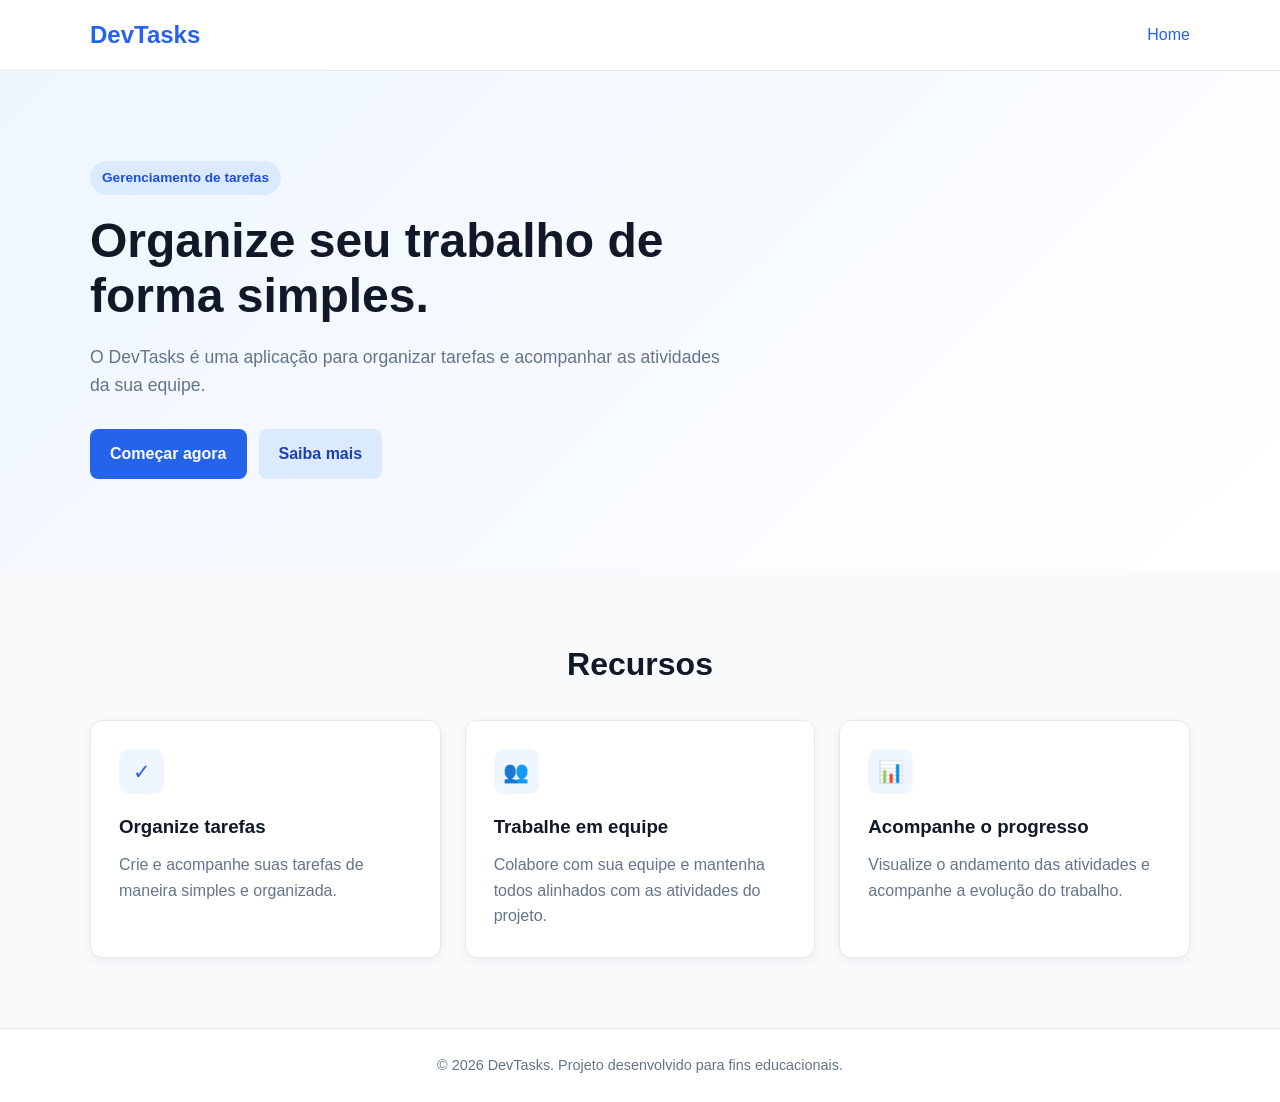
==== Home/index.html @ eb7f9387 "Arquivos movidos para pasta Home" ====
<!DOCTYPE html>
<html lang="pt-BR">
<head>
    <meta charset="UTF-8">
    <meta name="viewport" content="width=device-width, initial-scale=1.0">
    <title>DevTasks - Home</title>

    <link rel="stylesheet" href="style.css">
</head>
<body>

    <header class="header">
        <div class="container header-content">
            <h1 class="logo">DevTasks</h1>

            <nav class="nav">
                <a href="index.html" class="active">Home</a>
            </nav>
        </div>
    </header>

    <main>
        <section class="hero">
            <div class="container">
                <span class="badge">Gerenciamento de tarefas</span>

                <h2>Organize seu trabalho de forma simples.</h2>

                <p>
                    O DevTasks é uma aplicação para organizar tarefas
                    e acompanhar as atividades da sua equipe.
                </p>

                <div class="hero-actions">
                    <a href="#" class="button primary">Começar agora</a>
                    <a href="#" class="button secondary">Saiba mais</a>
                </div>
            </div>
        </section>

        <section class="features">
            <div class="container">
                <h2>Recursos</h2>

                <div class="cards">

                    <article class="card">
                        <div class="card-icon">✓</div>
                        <h3>Organize tarefas</h3>
                        <p>
                            Crie e acompanhe suas tarefas de maneira
                            simples e organizada.
                        </p>
                    </article>

                    <article class="card">
                        <div class="card-icon">👥</div>
                        <h3>Trabalhe em equipe</h3>
                        <p>
                            Colabore com sua equipe e mantenha todos
                            alinhados com as atividades do projeto.
                        </p>
                    </article>

                    <article class="card">
                        <div class="card-icon">📊</div>
                        <h3>Acompanhe o progresso</h3>
                        <p>
                            Visualize o andamento das atividades e
                            acompanhe a evolução do trabalho.
                        </p>
                    </article>

                </div>
            </div>
        </section>
    </main>

    <footer class="footer">
        <div class="container">
            <p>
                &copy; 2026 DevTasks. Projeto desenvolvido para fins educacionais.
            </p>
        </div>
    </footer>

</body>
</html>
---- Home/style.css ----
/* ========================================
   Reset
======================================== */

* {
    margin: 0;
    padding: 0;
    box-sizing: border-box;
}

body {
    font-family: Arial, Helvetica, sans-serif;
    color: #1f2937;
    background-color: #f8fafc;
    line-height: 1.6;
}

a {
    text-decoration: none;
    color: inherit;
}

.container {
    width: min(1100px, 90%);
    margin: 0 auto;
}


/* ========================================
   Header
======================================== */

.header {
    background-color: #ffffff;
    border-bottom: 1px solid #e5e7eb;
}

.header-content {
    min-height: 70px;

    display: flex;
    align-items: center;
    justify-content: space-between;
}

.logo {
    color: #2563eb;
    font-size: 1.5rem;
}

.nav {
    display: flex;
    gap: 24px;
}

.nav a {
    color: #64748b;
    font-weight: 500;
    transition: color 0.2s ease;
}

.nav a:hover,
.nav a.active {
    color: #2563eb;
}


/* ========================================
   Hero
======================================== */

.hero {
    padding: 90px 0;
    background: linear-gradient(
        135deg,
        #eff6ff 0%,
        #ffffff 100%
    );
}

.badge {
    display: inline-block;

    margin-bottom: 18px;
    padding: 6px 12px;

    color: #1d4ed8;
    background-color: #dbeafe;

    border-radius: 999px;

    font-size: 0.85rem;
    font-weight: 600;
}

.hero h2 {
    max-width: 700px;

    margin-bottom: 20px;

    color: #111827;

    font-size: 3rem;
    line-height: 1.15;
}

.hero p {
    max-width: 650px;

    margin-bottom: 30px;

    color: #64748b;
    font-size: 1.1rem;
}

.hero-actions {
    display: flex;
    gap: 12px;
}


/* ========================================
   Buttons
======================================== */

.button {
    display: inline-block;

    padding: 12px 20px;

    border-radius: 8px;

    font-weight: 600;

    transition: all 0.2s ease;
}

.button.primary {
    color: #ffffff;
    background-color: #2563eb;
}

.button.primary:hover {
    background-color: #1d4ed8;
}

.button.secondary {
    color: #1e40af;
    background-color: #dbeafe;
}

.button.secondary:hover {
    background-color: #bfdbfe;
}


/* ========================================
   Features
======================================== */

.features {
    padding: 70px 0;
}

.features > .container > h2 {
    margin-bottom: 30px;

    color: #111827;
    font-size: 2rem;
    text-align: center;
}

.cards {
    display: grid;
    grid-template-columns: repeat(3, 1fr);
    gap: 24px;
}

.card {
    padding: 28px;

    background-color: #ffffff;

    border: 1px solid #e5e7eb;
    border-radius: 12px;

    box-shadow: 0 4px 12px rgba(15, 23, 42, 0.05);
}

.card-icon {
    width: 45px;
    height: 45px;

    display: flex;
    align-items: center;
    justify-content: center;

    margin-bottom: 18px;

    color: #2563eb;
    background-color: #eff6ff;

    border-radius: 10px;

    font-size: 1.3rem;
}

.card h3 {
    margin-bottom: 10px;

    color: #111827;
}

.card p {
    color: #64748b;
}


/* ========================================
   Footer
======================================== */

.footer {
    padding: 25px 0;

    color: #64748b;
    background-color: #ffffff;

    border-top: 1px solid #e5e7eb;

    text-align: center;

    font-size: 0.9rem;
}
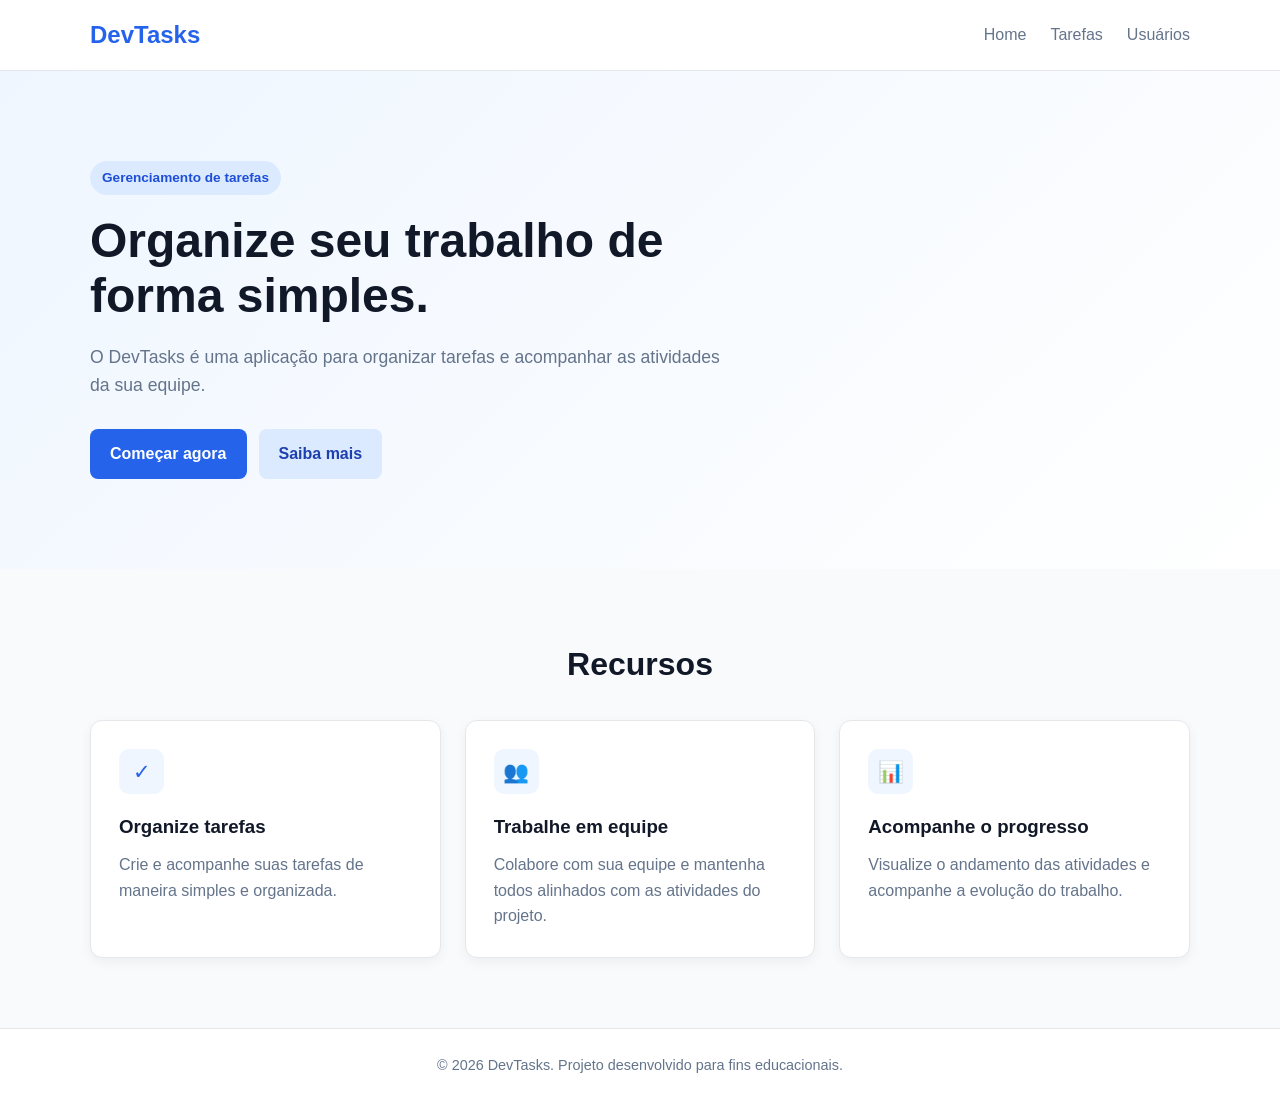
==== commit 74d3bc69: "Hotfix na navbar das Páginas" ====
--- a/Home/index.html
+++ b/Home/index.html
@@ -15,6 +15,8 @@
 
             <nav class="nav">
                 <a href="index.html" class="active">Home</a>
+                <a href="../Tarefas/index.html" class="active">Tarefas</a>
+                <a href="../Usuarios/index.html" class="active">Usuários</a>
             </nav>
         </div>
     </header>
--- a/Home/style.css
+++ b/Home/style.css
@@ -1,99 +1,151 @@
 /* ========================================
-   Reset
+
+*   Reset*
+
 ======================================== */
 
 * {
+
     margin: 0;
+
     padding: 0;
+
     box-sizing: border-box;
+
 }
 
 body {
+
     font-family: Arial, Helvetica, sans-serif;
+
     color: #1f2937;
+
     background-color: #f8fafc;
+
     line-height: 1.6;
+
 }
 
 a {
+
     text-decoration: none;
+
     color: inherit;
+
 }
 
 .container {
+
     width: min(1100px, 90%);
+
     margin: 0 auto;
-}
-
-
-/* ========================================
-   Header
+
+}
+
+/* ========================================
+
+*   Header*
+
 ======================================== */
 
 .header {
+
     background-color: #ffffff;
+
     border-bottom: 1px solid #e5e7eb;
+
 }
 
 .header-content {
+
     min-height: 70px;
 
     display: flex;
+
     align-items: center;
+
     justify-content: space-between;
+
 }
 
 .logo {
+
     color: #2563eb;
+
     font-size: 1.5rem;
+
 }
 
 .nav {
+
     display: flex;
+
     gap: 24px;
+
 }
 
 .nav a {
+
     color: #64748b;
+
     font-weight: 500;
+
     transition: color 0.2s ease;
-}
-
-.nav a:hover,
-.nav a.active {
+
+}
+
+.nav a*:hover*,
+
+.nav a*.active* {
+
     color: #2563eb;
-}
-
-
-/* ========================================
-   Hero
+
+}
+
+/* ========================================
+
+*   Hero*
+
 ======================================== */
 
 .hero {
+
     padding: 90px 0;
+
     background: linear-gradient(
+
         135deg,
+
         #eff6ff 0%,
+
         #ffffff 100%
+
     );
+
 }
 
 .badge {
+
     display: inline-block;
 
     margin-bottom: 18px;
+
     padding: 6px 12px;
 
     color: #1d4ed8;
+
     background-color: #dbeafe;
 
     border-radius: 999px;
 
     font-size: 0.85rem;
+
     font-weight: 600;
+
 }
 
 .hero h2 {
+
     max-width: 700px;
 
     margin-bottom: 20px;
@@ -101,29 +153,39 @@
     color: #111827;
 
     font-size: 3rem;
+
     line-height: 1.15;
+
 }
 
 .hero p {
+
     max-width: 650px;
 
     margin-bottom: 30px;
 
     color: #64748b;
+
     font-size: 1.1rem;
+
 }
 
 .hero-actions {
+
     display: flex;
+
     gap: 12px;
-}
-
-
-/* ========================================
-   Buttons
+
+}
+
+/* ========================================
+
+*   Buttons*
+
 ======================================== */
 
 .button {
+
     display: inline-block;
 
     padding: 12px 20px;
@@ -133,97 +195,135 @@
     font-weight: 600;
 
     transition: all 0.2s ease;
+
 }
 
 .button.primary {
+
     color: #ffffff;
+
     background-color: #2563eb;
+
 }
 
 .button.primary:hover {
+
     background-color: #1d4ed8;
+
 }
 
 .button.secondary {
+
     color: #1e40af;
+
     background-color: #dbeafe;
+
 }
 
 .button.secondary:hover {
+
     background-color: #bfdbfe;
-}
-
-
-/* ========================================
-   Features
+
+}
+
+/* ========================================
+
+*   Features*
+
 ======================================== */
 
 .features {
+
     padding: 70px 0;
+
 }
 
 .features > .container > h2 {
+
     margin-bottom: 30px;
 
     color: #111827;
+
     font-size: 2rem;
+
     text-align: center;
+
 }
 
 .cards {
+
     display: grid;
+
     grid-template-columns: repeat(3, 1fr);
+
     gap: 24px;
+
 }
 
 .card {
+
     padding: 28px;
 
     background-color: #ffffff;
 
     border: 1px solid #e5e7eb;
+
     border-radius: 12px;
 
     box-shadow: 0 4px 12px rgba(15, 23, 42, 0.05);
+
 }
 
 .card-icon {
+
     width: 45px;
+
     height: 45px;
 
     display: flex;
+
     align-items: center;
+
     justify-content: center;
 
     margin-bottom: 18px;
 
     color: #2563eb;
+
     background-color: #eff6ff;
 
     border-radius: 10px;
 
     font-size: 1.3rem;
+
 }
 
 .card h3 {
+
     margin-bottom: 10px;
 
     color: #111827;
+
 }
 
 .card p {
+
     color: #64748b;
-}
-
-
-/* ========================================
-   Footer
+
+}
+
+/* ========================================
+
+*   Footer*
+
 ======================================== */
 
 .footer {
+
     padding: 25px 0;
 
     color: #64748b;
+
     background-color: #ffffff;
 
     border-top: 1px solid #e5e7eb;
@@ -231,5 +331,5 @@
     text-align: center;
 
     font-size: 0.9rem;
-}
-
+
+}
